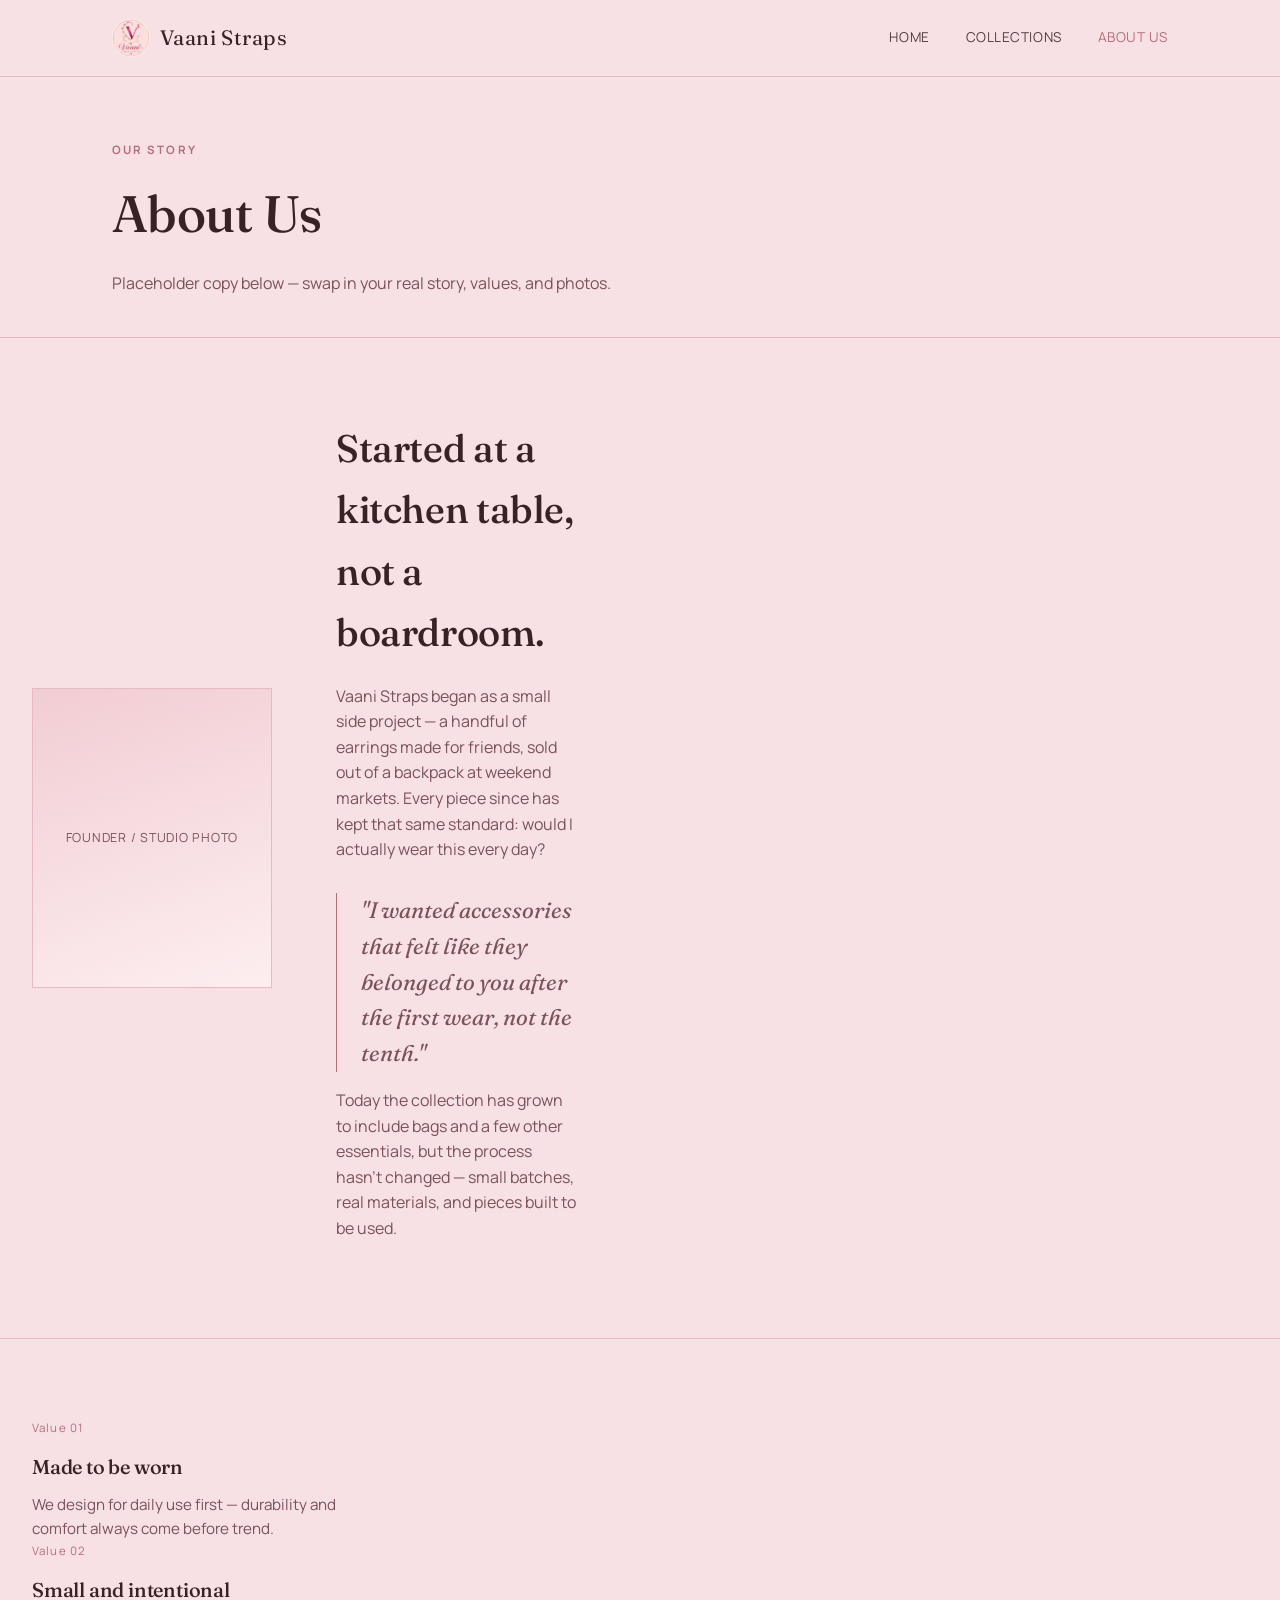
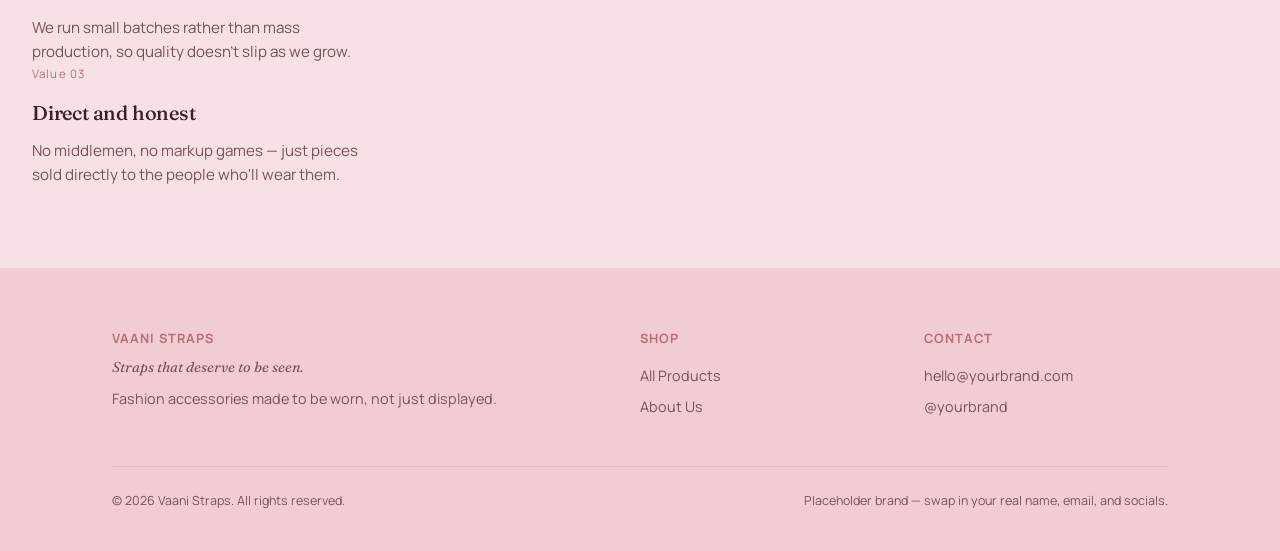
==== about.html @ 4ad02f4d "Initial commit: basic static website structure" ====
<!DOCTYPE html>
<html lang="en">
<head>
<meta charset="UTF-8">
<meta name="viewport" content="width=device-width, initial-scale=1.0">
<title>About Us — Vaani Straps</title>
<link rel="preconnect" href="https://fonts.googleapis.com">
<link href="https://fonts.googleapis.com/css2?family=Fraunces:ital,opsz,wght@0,9..144,400;0,9..144,500;0,9..144,600;1,9..144,500&family=Manrope:wght@400;500;700;800&display=swap" rel="stylesheet">
<link rel="stylesheet" href="style.css">
</head>
<body>

<nav class="site-nav">
  <div class="wrap">
    <a href="index.html" class="brand"><img src="images/vaani-icon.jpeg" alt="" class="brand-icon">Vaani Straps</a>
    <button class="nav-toggle" aria-label="Toggle menu">&#9776;</button>
    <ul class="nav-links">
      <li><a href="index.html">Home</a></li>
      <li><a href="products.html">Collections</a></li>
      <li><a href="about.html" class="active">About Us</a></li>
    </ul>
  </div>
</nav>

<header class="page-header">
  <div class="wrap">
    <span class="eyebrow">Our Story</span>
    <h1>About Us</h1>
    <p>Placeholder copy below — swap in your real story, values, and photos.</p>
  </div>
</header>

<section class="story">
  <div class="wrap" style="display:grid; grid-template-columns: 1fr 1fr; gap:64px; align-items:center;">
    <div class="story-image">Founder / studio photo</div>
    <div>
      <h2>Started at a kitchen table, not a boardroom.</h2>
      <p>Vaani Straps began as a small side project — a handful of earrings made for friends, sold out of a backpack at weekend markets. Every piece since has kept that same standard: would I actually wear this every day?</p>
      <p class="pull-quote">"I wanted accessories that felt like they belonged to you after the first wear, not the tenth."</p>
      <p>Today the collection has grown to include bags and a few other essentials, but the process hasn't changed — small batches, real materials, and pieces built to be used.</p>
    </div>
  </div>
</section>

<section class="values">
  <div class="wrap">
    <div class="feature">
      <span class="catalog-no">Value 01</span>
      <h3>Made to be worn</h3>
      <p>We design for daily use first — durability and comfort always come before trend.</p>
    </div>
    <div class="feature">
      <span class="catalog-no">Value 02</span>
      <h3>Small and intentional</h3>
      <p>We run small batches rather than mass production, so quality doesn't slip as we grow.</p>
    </div>
    <div class="feature">
      <span class="catalog-no">Value 03</span>
      <h3>Direct and honest</h3>
      <p>No middlemen, no markup games — just pieces sold directly to the people who'll wear them.</p>
    </div>
  </div>
</section>

<footer>
  <div class="wrap">
    <div class="footer-grid">
      <div>
        <h4>Vaani Straps</h4>
        <p class="tagline">Straps that deserve to be seen.</p>
        <p>Fashion accessories made to be worn, not just displayed.</p>
      </div>
      <div>
        <h4>Shop</h4>
        <a href="products.html">All Products</a>
        <a href="about.html">About Us</a>
      </div>
      <div>
        <h4>Contact</h4>
        <a href="mailto:hello@yourbrand.com">hello@yourbrand.com</a>
        <a href="https://instagram.com/yourbrand" target="_blank" rel="noopener">@yourbrand</a>
      </div>
    </div>
    <div class="footer-bottom">
      <span>&copy; 2026 Vaani Straps. All rights reserved.</span>
      <span>Placeholder brand — swap in your real name, email, and socials.</span>
    </div>
  </div>
</footer>

<script src="script.js"></script>
</body>
</html>
---- style.css ----
:root {
  --bg: #F7E1E4;
  --bg-deep: #F1CDD3;
  --card: #FDEEF0;
  --card-line: #E8B9C0;
  --ivory: #3A2126;
  --ivory-dim: #7A5257;
  --brass: #B76E79;
  --brass-bright: #9C4F5B;
  --blush: #D9B8B0;
  --radius: 2px;
}

* { margin: 0; padding: 0; box-sizing: border-box; }

html { scroll-behavior: smooth; }

body {
  background: var(--bg);
  color: var(--ivory);
  font-family: 'Manrope', -apple-system, sans-serif;
  font-weight: 400;
  line-height: 1.6;
  -webkit-font-smoothing: antialiased;
}

h1, h2, h3, .display {
  font-family: 'Fraunces', Georgia, serif;
  font-weight: 500;
  letter-spacing: -0.01em;
  color: var(--ivory);
}

a { color: inherit; text-decoration: none; }

img { max-width: 100%; display: block; }

.wrap {
  max-width: 1120px;
  margin: 0 auto;
  padding: 0 32px;
}

.eyebrow {
  font-family: 'Manrope', sans-serif;
  font-size: 0.72rem;
  letter-spacing: 0.18em;
  text-transform: uppercase;
  color: var(--brass);
  font-weight: 700;
}

.catalog-no {
  font-family: 'Manrope', sans-serif;
  font-size: 0.72rem;
  letter-spacing: 0.1em;
  color: var(--ivory-dim);
}

/* ---------- Nav ---------- */
.site-nav {
  position: sticky;
  top: 0;
  z-index: 50;
  background: rgba(247, 225, 228, 0.92);
  backdrop-filter: blur(6px);
  border-bottom: 1px solid var(--card-line);
}
.site-nav .wrap {
  display: flex;
  align-items: center;
  justify-content: space-between;
  height: 76px;
}
.brand {
  font-family: 'Fraunces', serif;
  font-size: 1.3rem;
  letter-spacing: 0.02em;
  display: flex;
  align-items: center;
  gap: 10px;
}
.brand-icon {
  width: 38px;
  height: 38px;
  border-radius: 50%;
  object-fit: cover;
  display: block;
}
.brand span { color: var(--brass); }
.nav-links {
  display: flex;
  gap: 36px;
  list-style: none;
  font-size: 0.85rem;
  letter-spacing: 0.04em;
  text-transform: uppercase;
}
.nav-links a {
  position: relative;
  padding-bottom: 4px;
  opacity: 0.85;
  transition: opacity 0.2s;
}
.nav-links a:hover { opacity: 1; }
.nav-links a.active { color: var(--brass); opacity: 1; }
.nav-toggle {
  display: none;
  background: none;
  border: none;
  color: var(--ivory);
  font-size: 1.6rem;
  cursor: pointer;
}

@media (max-width: 720px) {
  .nav-links {
    position: absolute;
    top: 76px;
    left: 0;
    right: 0;
    background: var(--bg-deep);
    flex-direction: column;
    gap: 0;
    padding: 8px 0;
    border-bottom: 1px solid var(--card-line);
    display: none;
  }
  .nav-links.open { display: flex; }
  .nav-links a {
    padding: 14px 32px;
    width: 100%;
    display: block;
  }
  .nav-toggle { display: block; }
}

/* ---------- Hero ---------- */
.hero {
  padding: 100px 0 90px;
  border-bottom: 1px solid var(--card-line);
}
.hero .wrap {
  display: grid;
  grid-template-columns: 1.6fr 1fr;
  gap: 56px;
  align-items: end;
}
.hero h1 {
  font-size: clamp(2.6rem, 5.5vw, 4.4rem);
  line-height: 1.05;
}
.hero h1 em {
  font-style: italic;
  color: var(--brass-bright);
}
.hero-sub {
  margin-top: 22px;
  max-width: 480px;
  color: var(--ivory-dim);
  font-size: 1.05rem;
}
.hero-photo-placeholder {
  aspect-ratio: 1 / 1;
  width: 100%;
  border: 1px dashed var(--brass);
  border-radius: var(--radius);
  background: linear-gradient(145deg, var(--card), var(--bg));
  display: flex;
  align-items: center;
  justify-content: center;
  color: var(--ivory-dim);
  font-size: 0.78rem;
  letter-spacing: 0.06em;
  text-transform: uppercase;
  overflow: hidden;
}
.hero-photo-placeholder img {
  width: 100%;
  height: 100%;
  object-fit: cover;
}

@media (max-width: 720px) {
  .hero .wrap { grid-template-columns: 1fr; }
}

/* ---------- Buttons ---------- */
.btn {
  display: inline-flex;
  align-items: center;
  justify-content: center;
  gap: 8px;
  padding: 13px 26px;
  font-size: 0.85rem;
  letter-spacing: 0.05em;
  text-transform: uppercase;
  border-radius: var(--radius);
  cursor: pointer;
  border: 1px solid transparent;
  transition: transform 0.15s, opacity 0.15s;
  font-weight: 700;
}
.btn:hover { transform: translateY(-1px); }
.btn-primary { background: var(--brass); color: var(--bg-deep); }
.btn-primary:hover { background: var(--brass-bright); }
.btn-outline { background: transparent; color: var(--ivory); border-color: var(--card-line); }
.btn-outline:hover { border-color: var(--brass); }
.btn-row { display: flex; flex-wrap: wrap; gap: 14px; margin-top: 28px; }
.btn-pay {
  flex: 1;
  min-width: 140px;
  padding: 11px 18px;
  font-size: 0.78rem;
}

/* ---------- Features strip ---------- */
.features {
  padding: 70px 0;
  border-bottom: 1px solid var(--card-line);
}
.features .wrap {
  display: grid;
  grid-template-columns: repeat(3, 1fr);
  gap: 40px;
}
.feature .catalog-no { display: block; margin-bottom: 14px; color: var(--brass); }
.feature h3 { font-size: 1.25rem; margin-bottom: 10px; }
.feature p { color: var(--ivory-dim); font-size: 0.95rem; }
@media (max-width: 720px) {
  .features .wrap { grid-template-columns: 1fr; gap: 36px; }
}

/* ---------- CTA band ---------- */
.cta-band {
  padding: 90px 0;
  text-align: center;
}
.cta-band h2 { font-size: clamp(1.8rem, 4vw, 2.6rem); margin-bottom: 18px; }
.cta-band p { color: var(--ivory-dim); max-width: 480px; margin: 0 auto 30px; }

/* ---------- Products page ---------- */
.page-header {
  padding: 64px 0 40px;
  border-bottom: 1px solid var(--card-line);
}
.page-header .eyebrow { display: block; margin-bottom: 14px; }
.page-header h1 { font-size: clamp(2.2rem, 4.5vw, 3.2rem); }
.page-header p { margin-top: 16px; max-width: 520px; color: var(--ivory-dim); }

.category-nav {
  position: sticky;
  top: 76px;
  z-index: 40;
  background: var(--bg);
  border-bottom: 1px solid var(--card-line);
  overflow-x: auto;
}
.category-nav .wrap {
  display: flex;
  gap: 30px;
  padding-top: 18px;
  padding-bottom: 18px;
  font-size: 0.8rem;
  letter-spacing: 0.06em;
  text-transform: uppercase;
  white-space: nowrap;
}
.tab-btn {
  background: none;
  border: none;
  padding: 6px 0 10px;
  color: var(--ivory-dim);
  font-family: 'Manrope', sans-serif;
  font-size: 0.8rem;
  letter-spacing: 0.06em;
  text-transform: uppercase;
  cursor: pointer;
  border-bottom: 2px solid transparent;
  transition: color 0.15s, border-color 0.15s;
}
.tab-btn:hover { color: var(--ivory); }
.tab-btn.active {
  color: var(--brass);
  border-bottom-color: var(--brass);
  font-weight: 700;
}
.tab-panel { display: none; }
.tab-panel.active { display: block; }

.category-section { padding: 70px 0; border-bottom: 1px solid var(--card-line); }
.category-section:last-of-type { border-bottom: none; }
.category-title {
  display: flex;
  align-items: baseline;
  gap: 18px;
  margin-bottom: 42px;
}
.category-title h2 { font-size: 2rem; }
.category-title .catalog-no { color: var(--brass); }

.product-grid {
  display: grid;
  grid-template-columns: repeat(3, 1fr);
  gap: 36px;
}
@media (max-width: 960px) {
  .product-grid { grid-template-columns: repeat(2, 1fr); }
}
@media (max-width: 640px) {
  .product-grid { grid-template-columns: 1fr; }
}

.product-card {
  background: var(--card);
  border: 1px solid var(--card-line);
  border-radius: var(--radius);
  overflow: hidden;
  display: flex;
  flex-direction: column;
}
.product-image {
  aspect-ratio: 4 / 5;
  background: linear-gradient(145deg, var(--bg-deep), var(--card));
  display: flex;
  align-items: center;
  justify-content: center;
  color: var(--ivory-dim);
  font-size: 0.78rem;
  letter-spacing: 0.06em;
  text-transform: uppercase;
  border-bottom: 1px solid var(--card-line);
  overflow: hidden;
}
.product-image img {
  width: 100%;
  height: 100%;
  object-fit: cover;
}
.product-body { padding: 22px 24px 26px; flex: 1; display: flex; flex-direction: column; }
.product-body .catalog-no { margin-bottom: 8px; }
.product-body h3 { font-size: 1.15rem; margin-bottom: 6px; }
.product-price { color: var(--brass-bright); font-weight: 700; font-family: 'Manrope', sans-serif; margin-bottom: 10px; }
.product-desc { color: var(--ivory-dim); font-size: 0.9rem; flex: 1; margin-bottom: 18px; }

/* ---------- About page ---------- */
.story {
  padding: 80px 0;
  display: grid;
  grid-template-columns: 1fr 1fr;
  gap: 64px;
  align-items: center;
  border-bottom: 1px solid var(--card-line);
}
.story-image {
  aspect-ratio: 4/5;
  background: linear-gradient(160deg, var(--bg-deep), var(--card));
  border: 1px solid var(--card-line);
  display: flex;
  align-items: center;
  justify-content: center;
  color: var(--ivory-dim);
  font-size: 0.78rem;
  text-transform: uppercase;
  letter-spacing: 0.06em;
}
.story h2 { font-size: clamp(1.8rem, 3.5vw, 2.4rem); margin-bottom: 20px; }
.story p { color: var(--ivory-dim); margin-bottom: 16px; }
.pull-quote {
  font-family: 'Fraunces', serif;
  font-style: italic;
  font-size: 1.4rem;
  color: var(--ivory);
  border-left: 1px solid var(--brass);
  padding-left: 24px;
  margin: 30px 0;
}
@media (max-width: 720px) {
  .story { grid-template-columns: 1fr; }
}

.values {
  padding: 80px 0;
  display: grid;
  grid-template-columns: repeat(3, 1fr);
  gap: 40px;
}
@media (max-width: 720px) {
  .values { grid-template-columns: 1fr; gap: 36px; }
}

/* ---------- Footer ---------- */
footer {
  background: var(--bg-deep);
  padding: 60px 0 40px;
}
.footer-grid {
  display: grid;
  grid-template-columns: 2fr 1fr 1fr;
  gap: 40px;
  margin-bottom: 40px;
}
.footer-grid h4 {
  font-size: 0.8rem;
  letter-spacing: 0.08em;
  text-transform: uppercase;
  color: var(--brass);
  margin-bottom: 16px;
}
.tagline {
  font-family: 'Fraunces', serif;
  font-style: italic;
  font-size: 1rem;
  color: var(--ivory);
  margin-top: -8px;
  margin-bottom: 16px;
}
.footer-grid p, .footer-grid a { color: var(--ivory-dim); font-size: 0.9rem; display: block; margin-bottom: 8px; }
.footer-grid a:hover { color: var(--brass); }
.footer-bottom {
  border-top: 1px solid var(--card-line);
  padding-top: 24px;
  font-size: 0.78rem;
  color: var(--ivory-dim);
  display: flex;
  justify-content: space-between;
  flex-wrap: wrap;
  gap: 12px;
}
@media (max-width: 720px) {
  .footer-grid { grid-template-columns: 1fr; gap: 28px; }
}

.placeholder-note {
  background: var(--bg-deep);
  border: 1px dashed var(--brass);
  color: var(--brass-bright);
  font-size: 0.78rem;
  padding: 10px 16px;
  border-radius: var(--radius);
  margin-bottom: 24px;
}
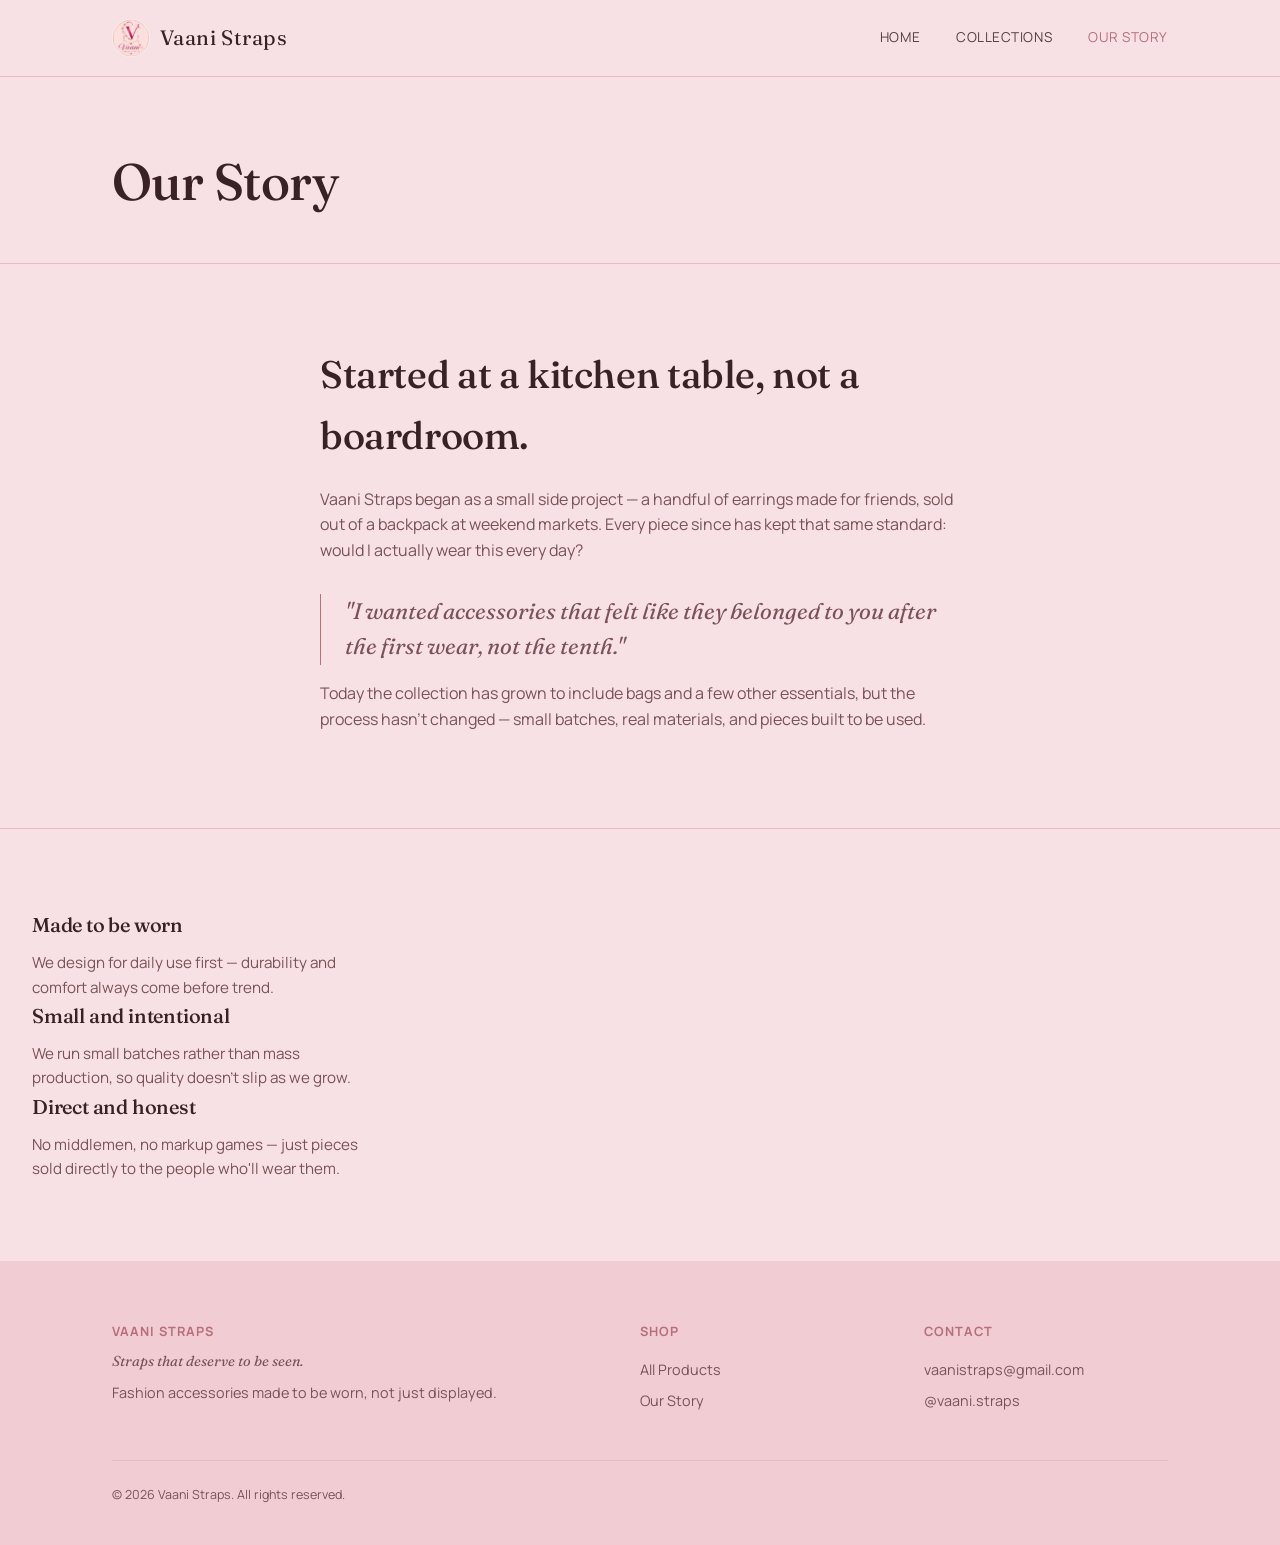
==== commit bb441ab6: "Main brach commit for static page evangelization" ====
--- a/about.html
+++ b/about.html
@@ -17,22 +17,19 @@
     <ul class="nav-links">
       <li><a href="index.html">Home</a></li>
       <li><a href="products.html">Collections</a></li>
-      <li><a href="about.html" class="active">About Us</a></li>
+      <li><a href="about.html" class="active">Our Story</a></li>
     </ul>
   </div>
 </nav>
 
 <header class="page-header">
   <div class="wrap">
-    <span class="eyebrow">Our Story</span>
-    <h1>About Us</h1>
-    <p>Placeholder copy below — swap in your real story, values, and photos.</p>
+    <h1>Our Story</h1>
   </div>
 </header>
 
 <section class="story">
-  <div class="wrap" style="display:grid; grid-template-columns: 1fr 1fr; gap:64px; align-items:center;">
-    <div class="story-image">Founder / studio photo</div>
+  <div class="wrap">
     <div>
       <h2>Started at a kitchen table, not a boardroom.</h2>
       <p>Vaani Straps began as a small side project — a handful of earrings made for friends, sold out of a backpack at weekend markets. Every piece since has kept that same standard: would I actually wear this every day?</p>
@@ -45,17 +42,14 @@
 <section class="values">
   <div class="wrap">
     <div class="feature">
-      <span class="catalog-no">Value 01</span>
       <h3>Made to be worn</h3>
       <p>We design for daily use first — durability and comfort always come before trend.</p>
     </div>
     <div class="feature">
-      <span class="catalog-no">Value 02</span>
       <h3>Small and intentional</h3>
       <p>We run small batches rather than mass production, so quality doesn't slip as we grow.</p>
     </div>
     <div class="feature">
-      <span class="catalog-no">Value 03</span>
       <h3>Direct and honest</h3>
       <p>No middlemen, no markup games — just pieces sold directly to the people who'll wear them.</p>
     </div>
@@ -73,17 +67,16 @@
       <div>
         <h4>Shop</h4>
         <a href="products.html">All Products</a>
-        <a href="about.html">About Us</a>
+        <a href="about.html">Our Story</a>
       </div>
       <div>
         <h4>Contact</h4>
-        <a href="mailto:hello@yourbrand.com">hello@yourbrand.com</a>
-        <a href="https://instagram.com/yourbrand" target="_blank" rel="noopener">@yourbrand</a>
+        <a href="mailto:vaanistraps@gmail.com">vaanistraps@gmail.com</a>
+        <a href="https://instagram.com/vaani.straps" target="_blank" rel="noopener">@vaani.straps</a>
       </div>
     </div>
     <div class="footer-bottom">
       <span>&copy; 2026 Vaani Straps. All rights reserved.</span>
-      <span>Placeholder brand — swap in your real name, email, and socials.</span>
     </div>
   </div>
 </footer>
--- a/style.css
+++ b/style.css
@@ -213,6 +213,13 @@
   padding: 11px 18px;
   font-size: 0.78rem;
 }
+.btn-add-cart {
+  flex: 1;
+  width: 100%;
+  cursor: default;
+  opacity: 0.7;
+  pointer-events: none;
+}
 
 /* ---------- Features strip ---------- */
 .features {
@@ -331,11 +338,46 @@
   text-transform: uppercase;
   border-bottom: 1px solid var(--card-line);
   overflow: hidden;
+  position: relative;
 }
 .product-image img {
   width: 100%;
   height: 100%;
   object-fit: cover;
+}
+
+/* ---------- Product image toggle (On Model / Straps) ---------- */
+.image-toggle {
+  position: absolute;
+  bottom: 12px;
+  left: 50%;
+  transform: translateX(-50%);
+  display: flex;
+  background: rgba(58, 33, 38, 0.6);
+  backdrop-filter: blur(3px);
+  border-radius: 999px;
+  padding: 3px;
+  gap: 2px;
+}
+.img-toggle-btn {
+  border: none;
+  background: transparent;
+  color: #fff;
+  font-family: 'Manrope', sans-serif;
+  font-size: 0.62rem;
+  letter-spacing: 0.04em;
+  text-transform: uppercase;
+  padding: 6px 12px;
+  border-radius: 999px;
+  cursor: pointer;
+  transition: background 0.15s, color 0.15s;
+  white-space: nowrap;
+}
+.img-toggle-btn:hover { color: var(--brass); }
+.img-toggle-btn.active {
+  background: var(--brass);
+  color: var(--bg-deep);
+  font-weight: 700;
 }
 .product-body { padding: 22px 24px 26px; flex: 1; display: flex; flex-direction: column; }
 .product-body .catalog-no { margin-bottom: 8px; }
@@ -346,23 +388,11 @@
 /* ---------- About page ---------- */
 .story {
   padding: 80px 0;
-  display: grid;
-  grid-template-columns: 1fr 1fr;
-  gap: 64px;
-  align-items: center;
-  border-bottom: 1px solid var(--card-line);
-}
-.story-image {
-  aspect-ratio: 4/5;
-  background: linear-gradient(160deg, var(--bg-deep), var(--card));
-  border: 1px solid var(--card-line);
-  display: flex;
-  align-items: center;
-  justify-content: center;
-  color: var(--ivory-dim);
-  font-size: 0.78rem;
-  text-transform: uppercase;
-  letter-spacing: 0.06em;
+  border-bottom: 1px solid var(--card-line);
+}
+.story .wrap > div {
+  max-width: 640px;
+  margin: 0 auto;
 }
 .story h2 { font-size: clamp(1.8rem, 3.5vw, 2.4rem); margin-bottom: 20px; }
 .story p { color: var(--ivory-dim); margin-bottom: 16px; }
@@ -375,10 +405,6 @@
   padding-left: 24px;
   margin: 30px 0;
 }
-@media (max-width: 720px) {
-  .story { grid-template-columns: 1fr; }
-}
-
 .values {
   padding: 80px 0;
   display: grid;
@@ -430,13 +456,3 @@
 @media (max-width: 720px) {
   .footer-grid { grid-template-columns: 1fr; gap: 28px; }
 }
-
-.placeholder-note {
-  background: var(--bg-deep);
-  border: 1px dashed var(--brass);
-  color: var(--brass-bright);
-  font-size: 0.78rem;
-  padding: 10px 16px;
-  border-radius: var(--radius);
-  margin-bottom: 24px;
-}
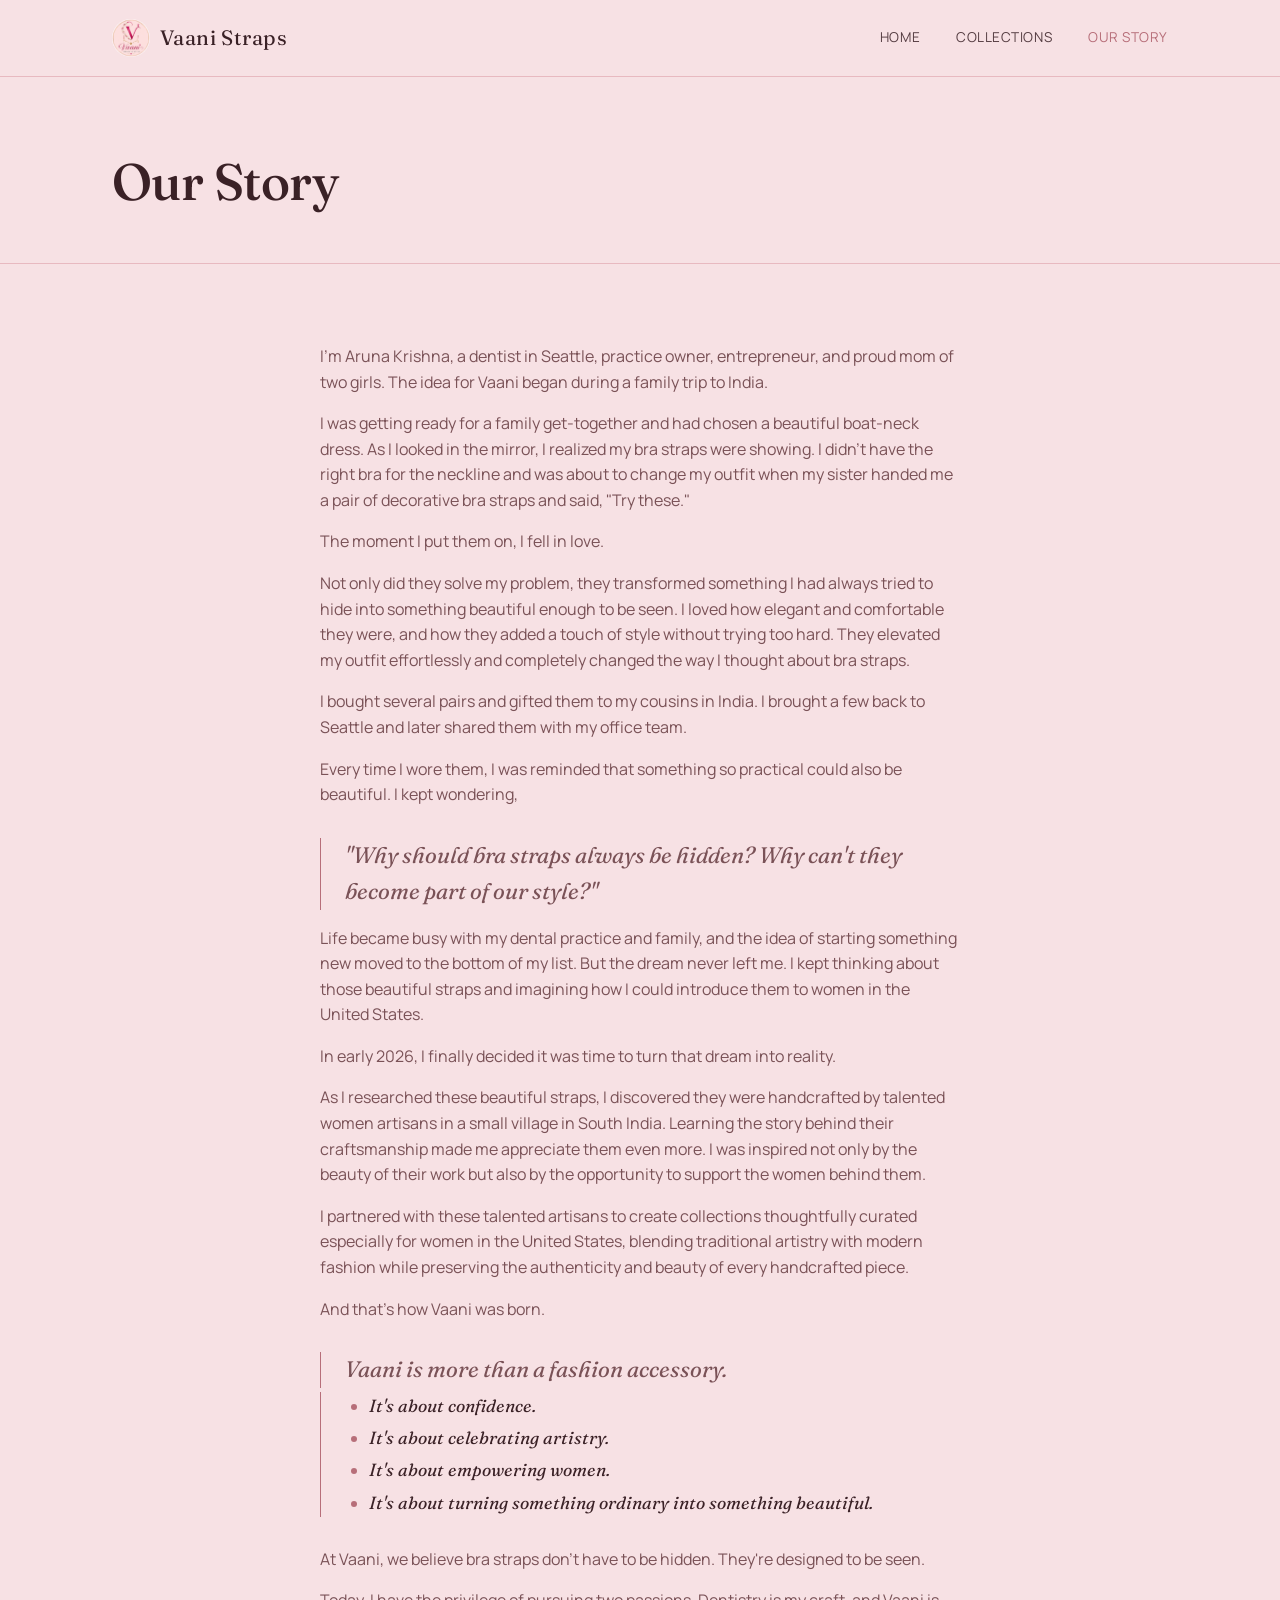
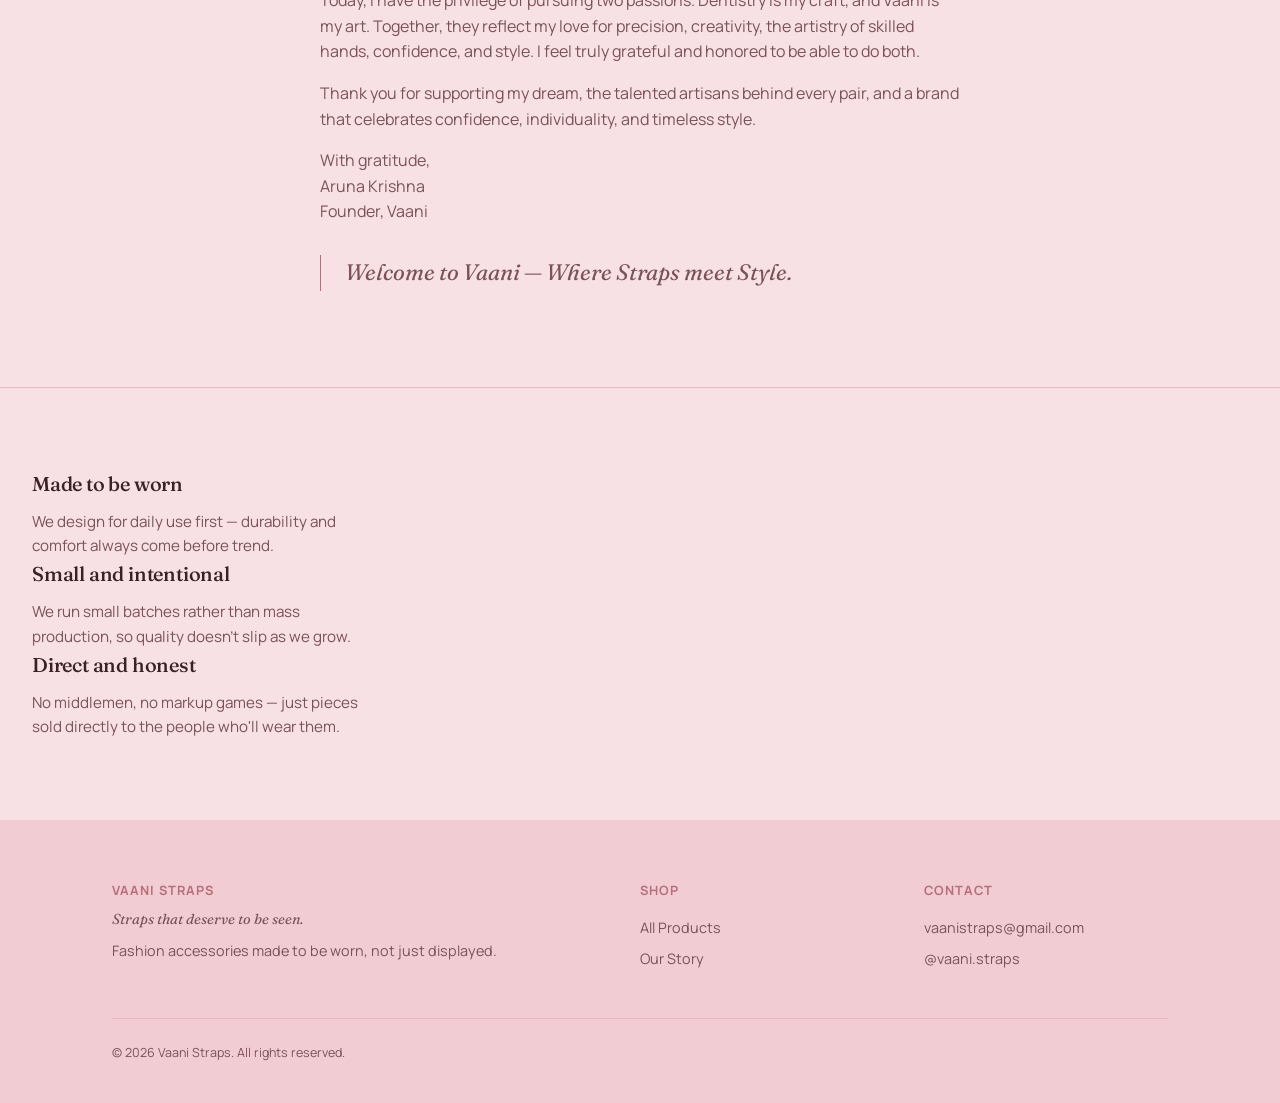
==== commit a66a9ab1: "Changes for the static website with the static resources changed" ====
--- a/about.html
+++ b/about.html
@@ -31,10 +31,30 @@
 <section class="story">
   <div class="wrap">
     <div>
-      <h2>Started at a kitchen table, not a boardroom.</h2>
-      <p>Vaani Straps began as a small side project — a handful of earrings made for friends, sold out of a backpack at weekend markets. Every piece since has kept that same standard: would I actually wear this every day?</p>
-      <p class="pull-quote">"I wanted accessories that felt like they belonged to you after the first wear, not the tenth."</p>
-      <p>Today the collection has grown to include bags and a few other essentials, but the process hasn't changed — small batches, real materials, and pieces built to be used.</p>
+      <p>I'm Aruna Krishna, a dentist in Seattle, practice owner, entrepreneur, and proud mom of two girls. The idea for Vaani began during a family trip to India.</p>
+      <p>I was getting ready for a family get-together and had chosen a beautiful boat-neck dress. As I looked in the mirror, I realized my bra straps were showing. I didn't have the right bra for the neckline and was about to change my outfit when my sister handed me a pair of decorative bra straps and said, "Try these."</p>
+      <p>The moment I put them on, I fell in love.</p>
+      <p>Not only did they solve my problem, they transformed something I had always tried to hide into something beautiful enough to be seen. I loved how elegant and comfortable they were, and how they added a touch of style without trying too hard. They elevated my outfit effortlessly and completely changed the way I thought about bra straps.</p>
+      <p>I bought several pairs and gifted them to my cousins in India. I brought a few back to Seattle and later shared them with my office team.</p>
+      <p>Every time I wore them, I was reminded that something so practical could also be beautiful. I kept wondering,</p>
+      <p class="pull-quote">"Why should bra straps always be hidden? Why can't they become part of our style?"</p>
+      <p>Life became busy with my dental practice and family, and the idea of starting something new moved to the bottom of my list. But the dream never left me. I kept thinking about those beautiful straps and imagining how I could introduce them to women in the United States.</p>
+      <p>In early 2026, I finally decided it was time to turn that dream into reality.</p>
+      <p>As I researched these beautiful straps, I discovered they were handcrafted by talented women artisans in a small village in South India. Learning the story behind their craftsmanship made me appreciate them even more. I was inspired not only by the beauty of their work but also by the opportunity to support the women behind them.</p>
+      <p>I partnered with these talented artisans to create collections thoughtfully curated especially for women in the United States, blending traditional artistry with modern fashion while preserving the authenticity and beauty of every handcrafted piece.</p>
+      <p>And that's how Vaani was born.</p>
+      <p class="pull-quote">Vaani is more than a fashion accessory.</p>
+      <ul class="pull-quote-list">
+        <li>It's about confidence.</li>
+        <li>It's about celebrating artistry.</li>
+        <li>It's about empowering women.</li>
+        <li>It's about turning something ordinary into something beautiful.</li>
+      </ul>
+      <p>At Vaani, we believe bra straps don't have to be hidden. They're designed to be seen.</p>
+      <p>Today, I have the privilege of pursuing two passions. Dentistry is my craft, and Vaani is my art. Together, they reflect my love for precision, creativity, the artistry of skilled hands, confidence, and style. I feel truly grateful and honored to be able to do both.</p>
+      <p>Thank you for supporting my dream, the talented artisans behind every pair, and a brand that celebrates confidence, individuality, and timeless style.</p>
+      <p>With gratitude,<br>Aruna Krishna<br>Founder, Vaani</p>
+      <p class="pull-quote">Welcome to Vaani — Where Straps meet Style.</p>
     </div>
   </div>
 </section>
--- a/style.css
+++ b/style.css
@@ -306,6 +306,19 @@
 .category-title h2 { font-size: 2rem; }
 .category-title .catalog-no { color: var(--brass); }
 
+.arm-cuff-hero {
+  max-width: 420px;
+  margin: 0 auto 42px;
+  border-radius: var(--radius);
+  overflow: hidden;
+  border: 1px solid var(--card-line);
+}
+.arm-cuff-hero img {
+  width: 100%;
+  display: block;
+  object-fit: cover;
+}
+
 .product-grid {
   display: grid;
   grid-template-columns: repeat(3, 1fr);
@@ -405,6 +418,17 @@
   padding-left: 24px;
   margin: 30px 0;
 }
+.pull-quote-list {
+  font-family: 'Fraunces', serif;
+  font-style: italic;
+  font-size: 1.1rem;
+  color: var(--ivory);
+  border-left: 1px solid var(--brass);
+  padding-left: 48px;
+  margin: -12px 0 30px 0;
+}
+.pull-quote-list li { margin-bottom: 4px; }
+.pull-quote-list li::marker { color: var(--brass); }
 .values {
   padding: 80px 0;
   display: grid;
@@ -443,6 +467,9 @@
 }
 .footer-grid p, .footer-grid a { color: var(--ivory-dim); font-size: 0.9rem; display: block; margin-bottom: 8px; }
 .footer-grid a:hover { color: var(--brass); }
+.contact-row { display: flex; margin-bottom: 8px; }
+.contact-row .contact-label { flex: 0 0 78px; }
+.contact-row a { margin-bottom: 0; }
 .footer-bottom {
   border-top: 1px solid var(--card-line);
   padding-top: 24px;
